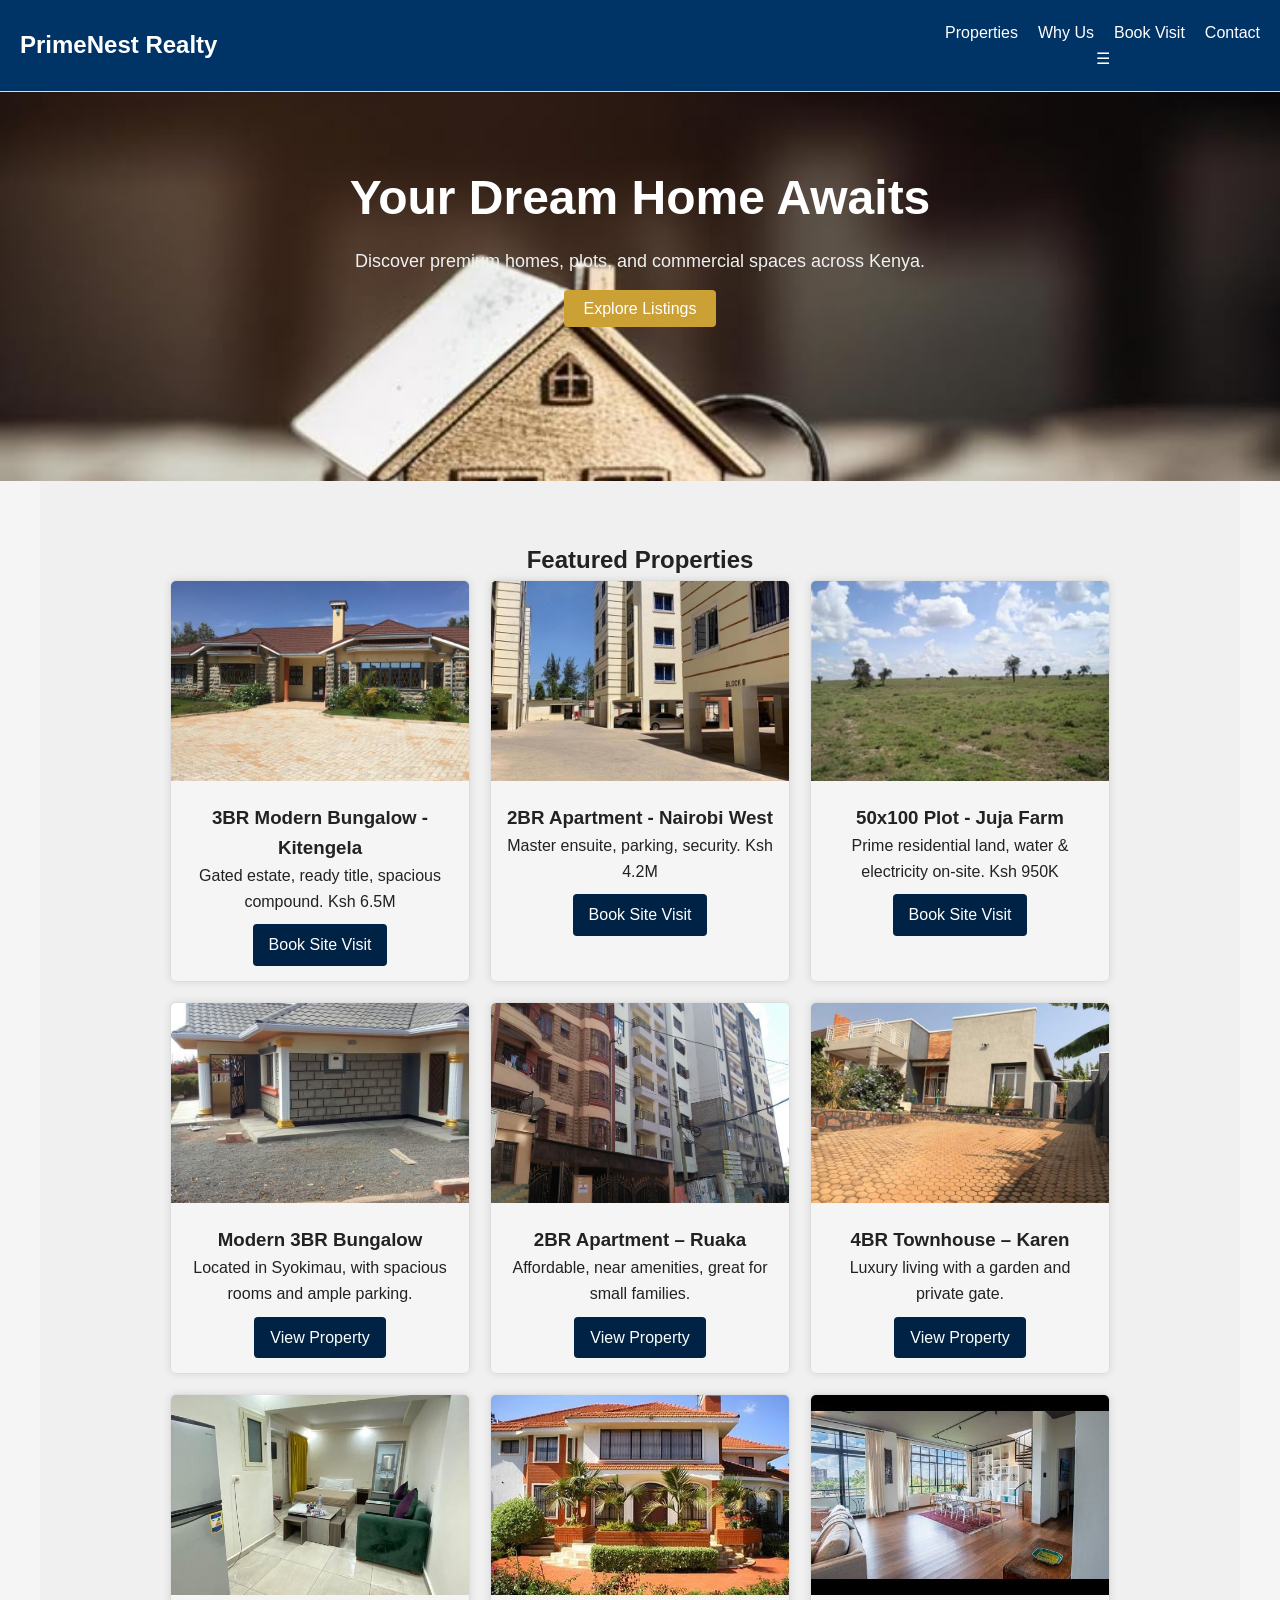
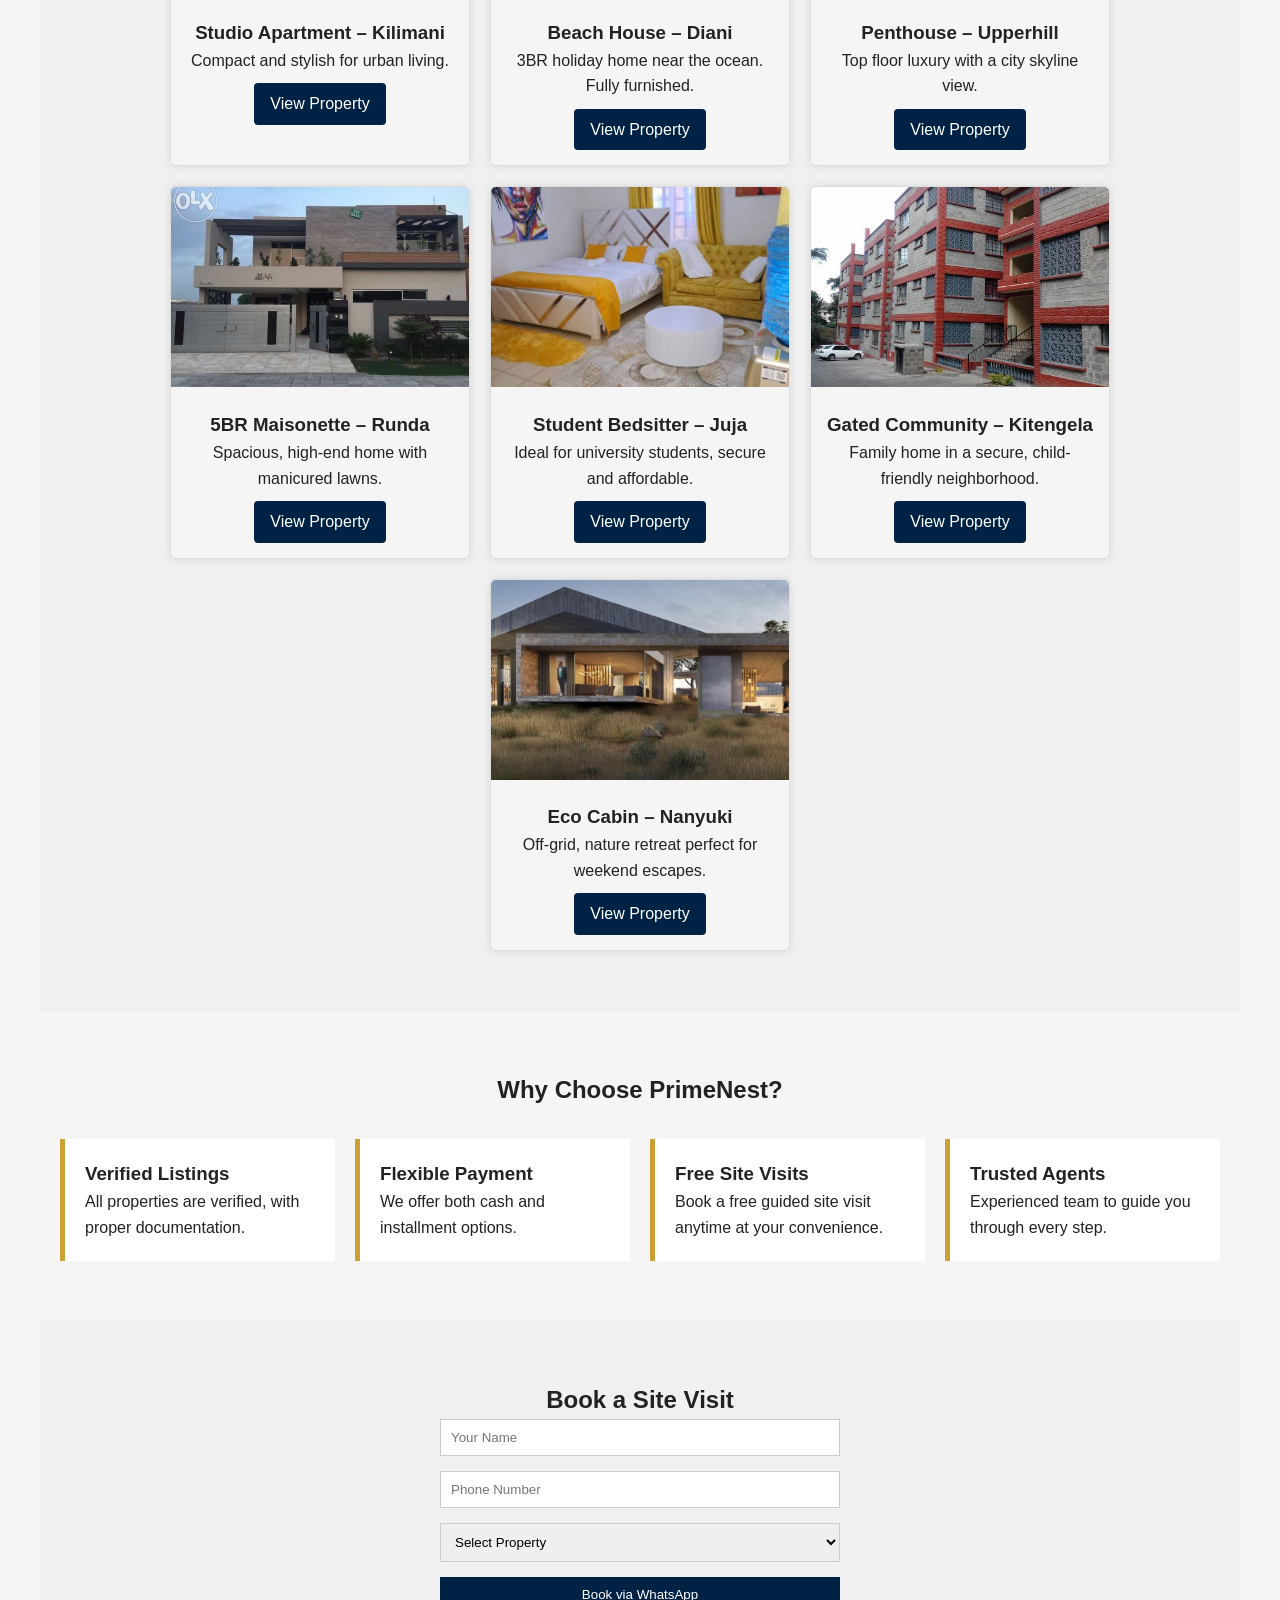
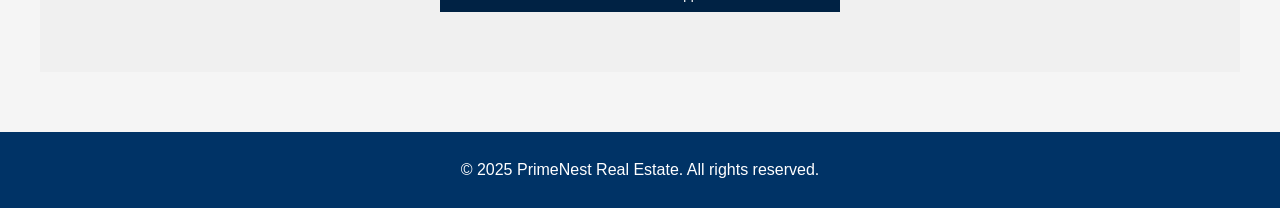
==== index.html @ 540692e8 "Initial push of real estate website" ====
<!DOCTYPE html>
<html lang="en">
<head>
  <meta charset="UTF-8" />
  <meta name="viewport" content="width=device-width, initial-scale=1.0" />
  <title>PrimeNest Real Estate</title>
  <link rel="stylesheet" href="style.css" />
</head>
<body>

  <!-- Header / Hero -->
  <header class="hero">
    <div class="navbar">
      <h1 class="logo">PrimeNest Realty</h1>
      <nav>
        <ul class="nav-links" id="nav-links">
          <li><a href="#properties">Properties</a></li>
          <li><a href="#why-us">Why Us</a></li>
          <li><a href="#site-visit">Book Visit</a></li>
          <li><a href="#contact">Contact</a></li>
        </ul>
        <div class="hamburger" id="hamburger">&#9776;</div>
      </nav>
    </div>
    <div class="hero-content">
      <h2>Your Dream Home Awaits</h2>
      <p>Discover premium homes, plots, and commercial spaces across Kenya.</p>
      <a href="#properties" class="btn">Explore Listings</a>
    </div>
  </header>





  <!-- Properties Section -->
  <section id="properties" class="section">
    <h2>Featured Properties</h2>
    <div class="cards">
      <div class="card">
        <img src="images/property1.jpg" alt="Modern Bungalow">
        <div class="card-info">
          <h3>3BR Modern Bungalow - Kitengela</h3>
          <p>Gated estate, ready title, spacious compound. Ksh 6.5M</p>
          <a href="#site-visit" class="btn-sm">Book Site Visit</a>
        </div>
      </div>
      <div class="card">
        <img src="images/property2.jpg" alt="Apartment in Nairobi">
        <div class="card-info">
          <h3>2BR Apartment - Nairobi West</h3>
          <p>Master ensuite, parking, security. Ksh 4.2M</p>
          <a href="#site-visit" class="btn-sm">Book Site Visit</a>
        </div>
      </div>
      <div class="card">
        <img src="images/property3.jpg" alt="Land in Juja">
        <div class="card-info">
          <h3>50x100 Plot - Juja Farm</h3>
          <p>Prime residential land, water & electricity on-site. Ksh 950K</p>
          <a href="#site-visit" class="btn-sm">Book Site Visit</a>
        </div>
      </div>

  

    <!-- Property 1 -->
    <div class="card">
      <img src="images/house1.jpg" alt="Modern Bungalow">
      <div class="card-info">
        <h3>Modern 3BR Bungalow</h3>
        <p>Located in Syokimau, with spacious rooms and ample parking.</p>
        <a href="#" class="btn-sm">View Property</a>
      </div>
    </div>

    <!-- Property 2 -->
    <div class="card">
      <img src="images/house2.jpg" alt="2-bedroom apartment">
      <div class="card-info">
        <h3>2BR Apartment – Ruaka</h3>
        <p>Affordable, near amenities, great for small families.</p>
        <a href="#" class="btn-sm">View Property</a>
      </div>
    </div>

    <!-- Property 3 -->
    <div class="card">
      <img src="images/house3.jpg" alt="Townhouse in Karen">
      <div class="card-info">
        <h3>4BR Townhouse – Karen</h3>
        <p>Luxury living with a garden and private gate.</p>
        <a href="#" class="btn-sm">View Property</a>
      </div>
    </div>

    <!-- Property 4 -->
    <div class="card">
      <img src="images/house4.jpg" alt="Studio apartment">
      <div class="card-info">
        <h3>Studio Apartment – Kilimani</h3>
        <p>Compact and stylish for urban living.</p>
        <a href="#" class="btn-sm">View Property</a>
      </div>
    </div>

    <!-- Property 5 -->
    <div class="card">
      <img src="images/house5.jpg" alt="Beach House in Diani">
      <div class="card-info">
        <h3>Beach House – Diani</h3>
        <p>3BR holiday home near the ocean. Fully furnished.</p>
        <a href="#" class="btn-sm">View Property</a>
      </div>
    </div>

    <!-- Property 6 -->
    <div class="card">
      <img src="images/house6.jpg" alt="Penthouse in Nairobi">
      <div class="card-info">
        <h3>Penthouse – Upperhill</h3>
        <p>Top floor luxury with a city skyline view.</p>
        <a href="#" class="btn-sm">View Property</a>
      </div>
    </div>

    <!-- Property 7 -->
    <div class="card">
      <img src="images/house7.jpg" alt="Maisonette">
      <div class="card-info">
        <h3>5BR Maisonette – Runda</h3>
        <p>Spacious, high-end home with manicured lawns.</p>
        <a href="#" class="btn-sm">View Property</a>
      </div>
    </div>

    <!-- Property 8 -->
    <div class="card">
      <img src="images/house8.jpg" alt="Student Bedsitter">
      <div class="card-info">
        <h3>Student Bedsitter – Juja</h3>
        <p>Ideal for university students, secure and affordable.</p>
        <a href="#" class="btn-sm">View Property</a>
      </div>
    </div>

    <!-- Property 9 -->
    <div class="card">
      <img src="images/house9.jpg" alt="Gated community home">
      <div class="card-info">
        <h3>Gated Community – Kitengela</h3>
        <p>Family home in a secure, child-friendly neighborhood.</p>
        <a href="#" class="btn-sm">View Property</a>
      </div>
    </div>

    <!-- Property 10 -->
    <div class="card">
      <img src="images/house10.jpg" alt="Off-grid cabin">
      <div class="card-info">
        <h3>Eco Cabin – Nanyuki</h3>
        <p>Off-grid, nature retreat perfect for weekend escapes.</p>
        <a href="#" class="btn-sm">View Property</a>
      </div>
    </div>

  </div>
</section>




<!-- Why Choose Us -->
  <section id="why-us" class="section light">
    <h2>Why Choose PrimeNest?</h2>
    <div class="features">
      <div class="feature">
        <h3>Verified Listings</h3>
        <p>All properties are verified, with proper documentation.</p>
      </div>
      <div class="feature">
        <h3>Flexible Payment</h3>
        <p>We offer both cash and installment options.</p>
      </div>
      <div class="feature">
        <h3>Free Site Visits</h3>
        <p>Book a free guided site visit anytime at your convenience.</p>
      </div>
      <div class="feature">
        <h3>Trusted Agents</h3>
        <p>Experienced team to guide you through every step.</p>
      </div>




    </div>
  </section>

 <!-- Site Visit Booking -->
<section id="site-visit" class="section">
  <h2>Book a Site Visit</h2>
  <form action="https://wa.me/254712345678" target="_blank" class="visit-form">
    <input type="text" placeholder="Your Name" required>
    <input type="tel" placeholder="Phone Number" required>

    <select required>
      <option value="">Select Property</option>
      <option>3BR Bungalow - Kitengela</option>
      <option>2BR Apartment - Nairobi West</option>
      <option>50x100 Plot - Juja</option>
      <option>4BR Maisonette - Ruiru</option>
      <option>1BR Studio Apartment - Kilimani</option>
      <option>5BR Villa - Karen</option>
      <option>Serviced Apartments - Westlands</option>
      <option>Commercial Space - Thika Road</option>
      <option>Vacant Land - Nanyuki</option>
      <option>Townhouse - Syokimau</option>
      <option>2BR Flat - Donholm</option>
      <option>Luxury Apartment - Lavington</option>
    </select>

    <button type="submit">Book via WhatsApp</button>
  </form>
</section>


 
<footer class="footer">
  <p>&copy; 2025 PrimeNest Real Estate. All rights reserved.</p>
</footer>



</body>
</html>



 <script>
    const hamburger = document.getElementById('hamburger');
    const navLinks = document.getElementById('nav-links');

    hamburger.addEventListener('click', () => {
      navLinks.classList.toggle('active');
    });
  </script>
---- style.css ----
* {
  margin: 0;
  padding: 0;
  box-sizing: border-box;
}

body {
  font-family: 'Segoe UI', sans-serif;
  line-height: 1.6;
  background-color: #fff;
  color: #222222;
}

/* Hero Section */
.hero {
  background: url('images/realestate-hero.jpg') center/cover no-repeat;
  color: white;
  text-align: center;
  padding: 160px 20px;
  position: relative;
}

/* Navigation Bar */
.navbar {
  display: flex;
  justify-content: space-between;
  align-items: center;
  background-color: rgba(0, 34, 68, 0.85); /* Navy with opacity */
  padding: 10px 20px;
  position: absolute;
  top: 0;
  left: 0;
  right: 0;
}

.logo {
  font-size: 28px;
  font-weight: bold;
  color: #cba135; /* Gold */
}

.navbar ul {
  list-style: none;
  display: flex;
  gap: 20px;
}

.navbar a {
  color: white;
  text-decoration: none;
  transition: color 0.3s;
}

.navbar a:hover {
  color: #cba135; /* Gold hover */
}

/* Hero Content */
.hero-content h2 {
  font-size: 48px;
  margin-bottom: 10px;
  color: #fff;
}

.hero-content p {
  font-size: 18px;
  margin-bottom: 20px;
  color: #f0f0f0;
}

/* Primary Button */
.btn {
  background: #cba135;
  color: white;
  padding: 10px 20px;
  text-decoration: none;
  border-radius: 4px;
  transition: background 0.3s;
}

.btn:hover {
  background: #b5892f;
}

/* Section Styles */
.section {
  padding: 60px 20px;
  max-width: 1200px;
  margin: auto;
  text-align: center;
}

/* Property Cards */
.cards {
  display: flex;
  flex-wrap: wrap;
  gap: 20px;
  justify-content: center;
}

.card {
  background: #f5f5f5;
  border: 1px solid #ddd;
  width: 300px;
  border-radius: 6px;
  overflow: hidden;
  box-shadow: 0 0 8px rgba(0,0,0,0.1);
}

.card img {
  width: 100%;
  height: 200px;
  object-fit: cover;
}

.card-info {
  padding: 15px;
}

/* Small Button */
.btn-sm {
  display: inline-block;
  margin-top: 10px;
  background: #002244; /* Navy */
  color: white;
  padding: 8px 16px;
  border-radius: 4px;
  text-decoration: none;
}

.btn-sm:hover {
  background: #00172e;
}

/* Alternate Background */
.light {
  background: #f5f5f5;
}

/* Features Section */
.features {
  display: grid;
  grid-template-columns: repeat(auto-fit, minmax(250px, 1fr));
  gap: 20px;
  text-align: left;
  margin-top: 30px;
}

.feature {
  background: white;
  padding: 20px;
  border-left: 5px solid #cba135;
}

/* Visit Booking Form */
.visit-form {
  max-width: 400px;
  margin: auto;
  display: flex;
  flex-direction: column;
  gap: 15px;
}

.visit-form input, 
.visit-form select {
  padding: 10px;
  border: 1px solid #ccc;
}

.visit-form button {
  padding: 10px;
  background: #002244;
  color: white;
  border: none;
  cursor: pointer;
}

.visit-form button:hover {
  background: #00172e;
}

/* Footer */
.footer {
  background: #002244;
  color: white;
  text-align: center;
  padding: 40px 20px;
}

/* Responsive Design */
@media (max-width: 768px) {
  .cards {
    flex-direction: column;
    align-items: center;
  }

  .navbar ul {
    flex-direction: column;
    background-color: #002244cc;
    position: absolute;
    top: 60px;
    left: 0;
    right: 0;
    display: none;
  }

  .navbar:hover ul {
    display: flex;
  }
}






/* Reset & Base Styles */
* {
  margin: 0;
  padding: 0;
  box-sizing: border-box;
}

body {
  font-family: 'Segoe UI', sans-serif;
  line-height: 1.6;
  background-color: #f5f5f5; /* Changed from white to soft gray */
  color: #222222;
}

/* Navbar */
.navbar {
  background: #ffffff; /* Clean white navbar */
  padding: 20px;
  border-bottom: 1px solid #ddd;
}

/* Section Backgrounds */
section {
  padding: 60px 20px;
}

#hero {
  background: #ffffff; /* White hero section */
}

#properties {
  background: #f0f0f0; /* Light gray background */
}

#about {
  background: #ffffff;
}

#site-visit {
  background: #f0f0f0;
}

#contact {
  background: #ffffff;
}


/* Basic Reset */
* {
  margin: 0;
  padding: 0;
  box-sizing: border-box;
}

body {
  font-family: 'Segoe UI', sans-serif;
  background-color: #f5f5f5;
  color: #222;
}

/* Navbar */
.navbar {
  background-color: #003366; /* Deep blue */
  color: white;
  padding: 20px;
  display: flex;
  justify-content: space-between;
  align-items: center;
  flex-wrap: wrap;
}

.logo {
  color: white;
  font-size: 24px;
}

/* Navigat



/* Footer Section */
.footer {
  background-color: #003366; /* deep blue */
  color: #ffffff;
  text-align: center;
  padding: 40px 20px;
  margin-top: 60px;
}

.footer h2 {
  font-size: 24px;
  margin-bottom: 10px;
}

.footer p {
  font-size: 16px;
  margin: 5px 0;
}

@media (max-width: 768px) {
  .footer {
    padding: 30px 10px;
  }

  .footer h2 {
    font-size: 20px;
  }

  .footer p {
    font-size: 14px;
  }
}




.footer {
  background-color: #003366;
  color: #ffffff;
  text-align: center;
  padding: 20px 10px;
  font-size: 14px;
}
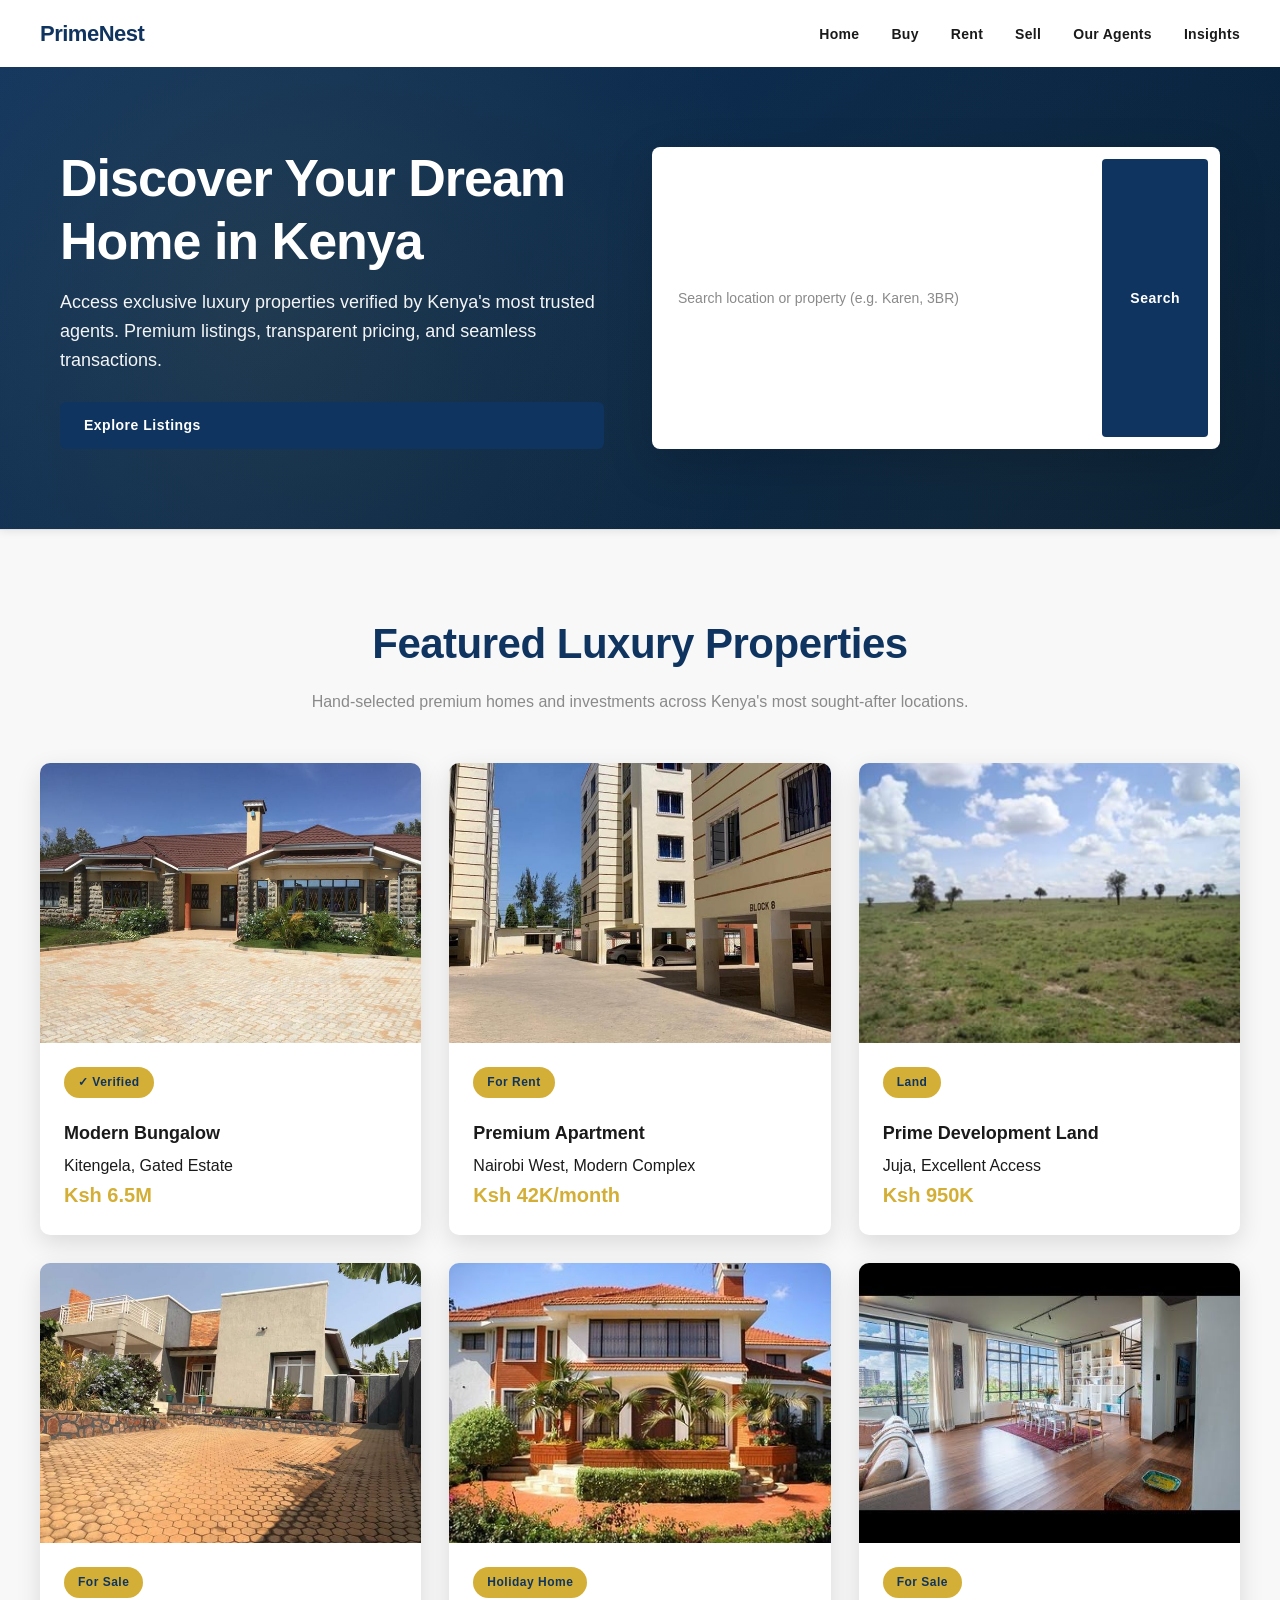
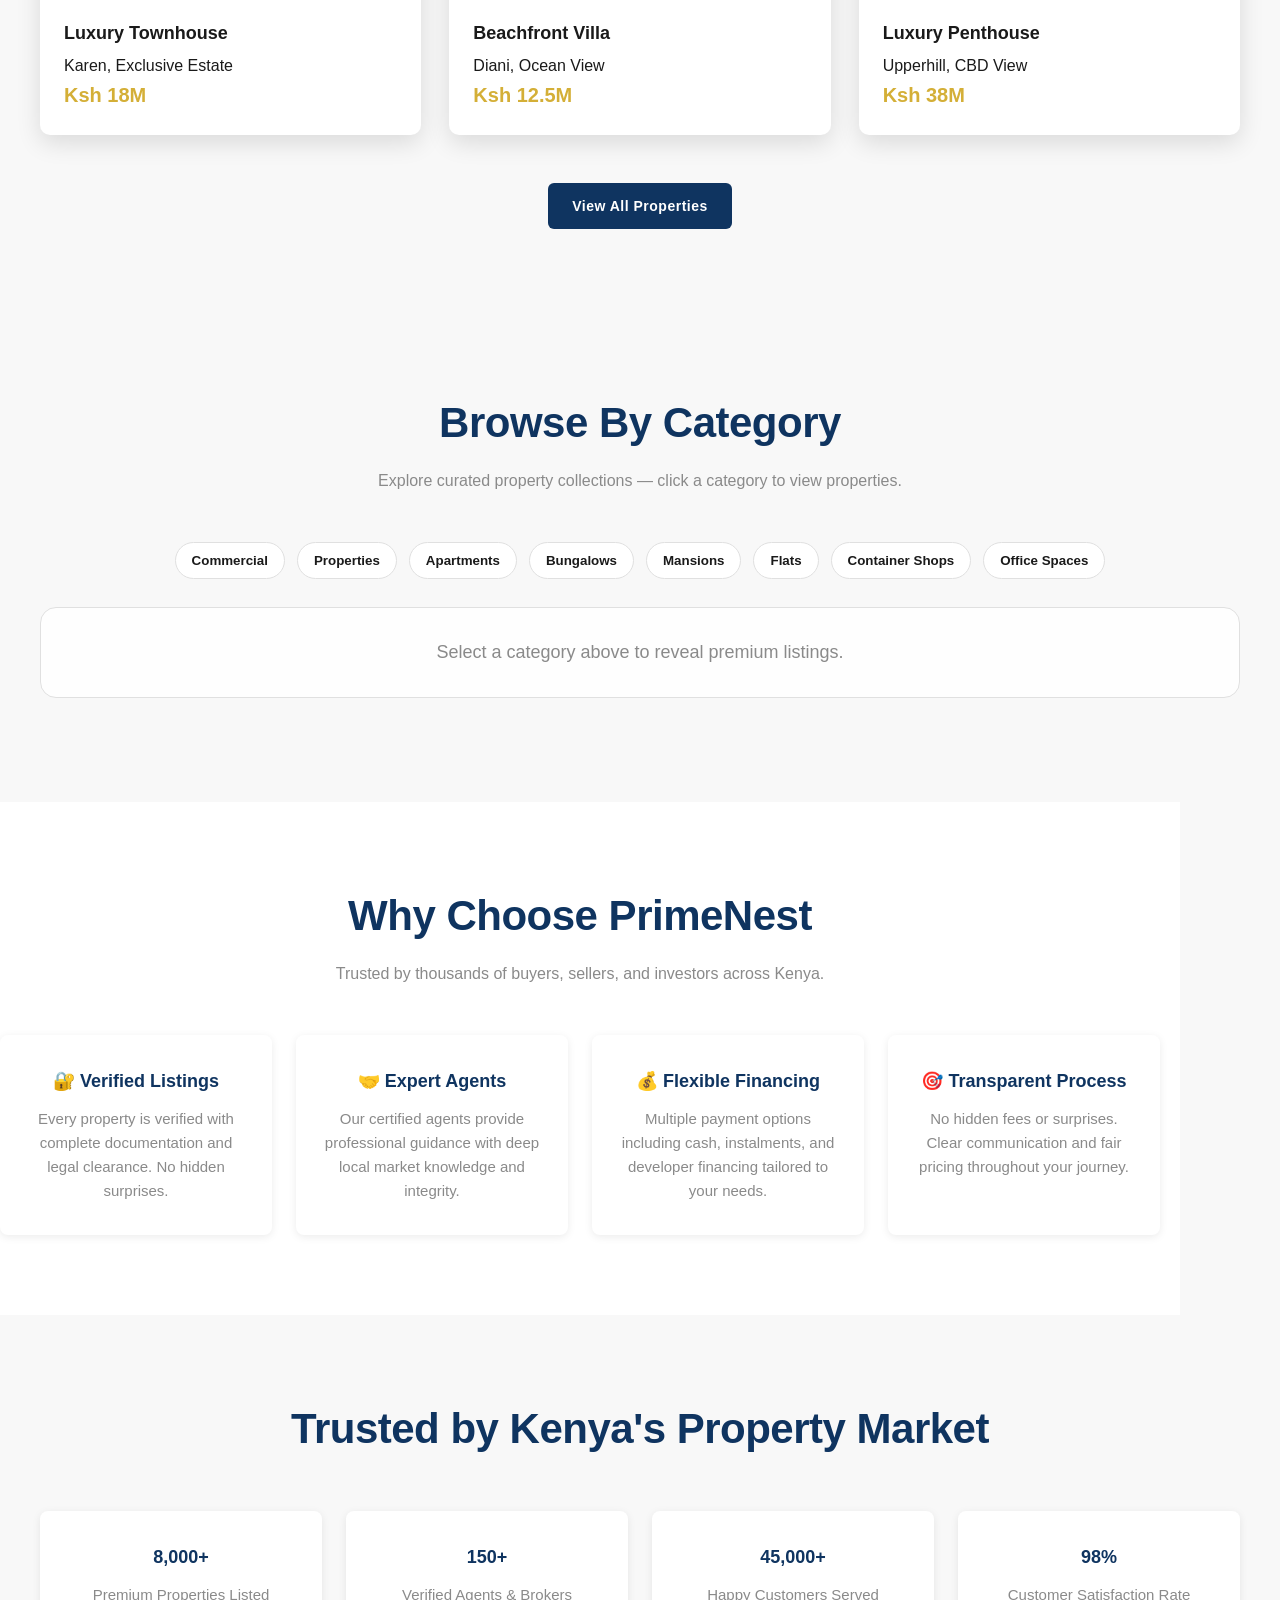
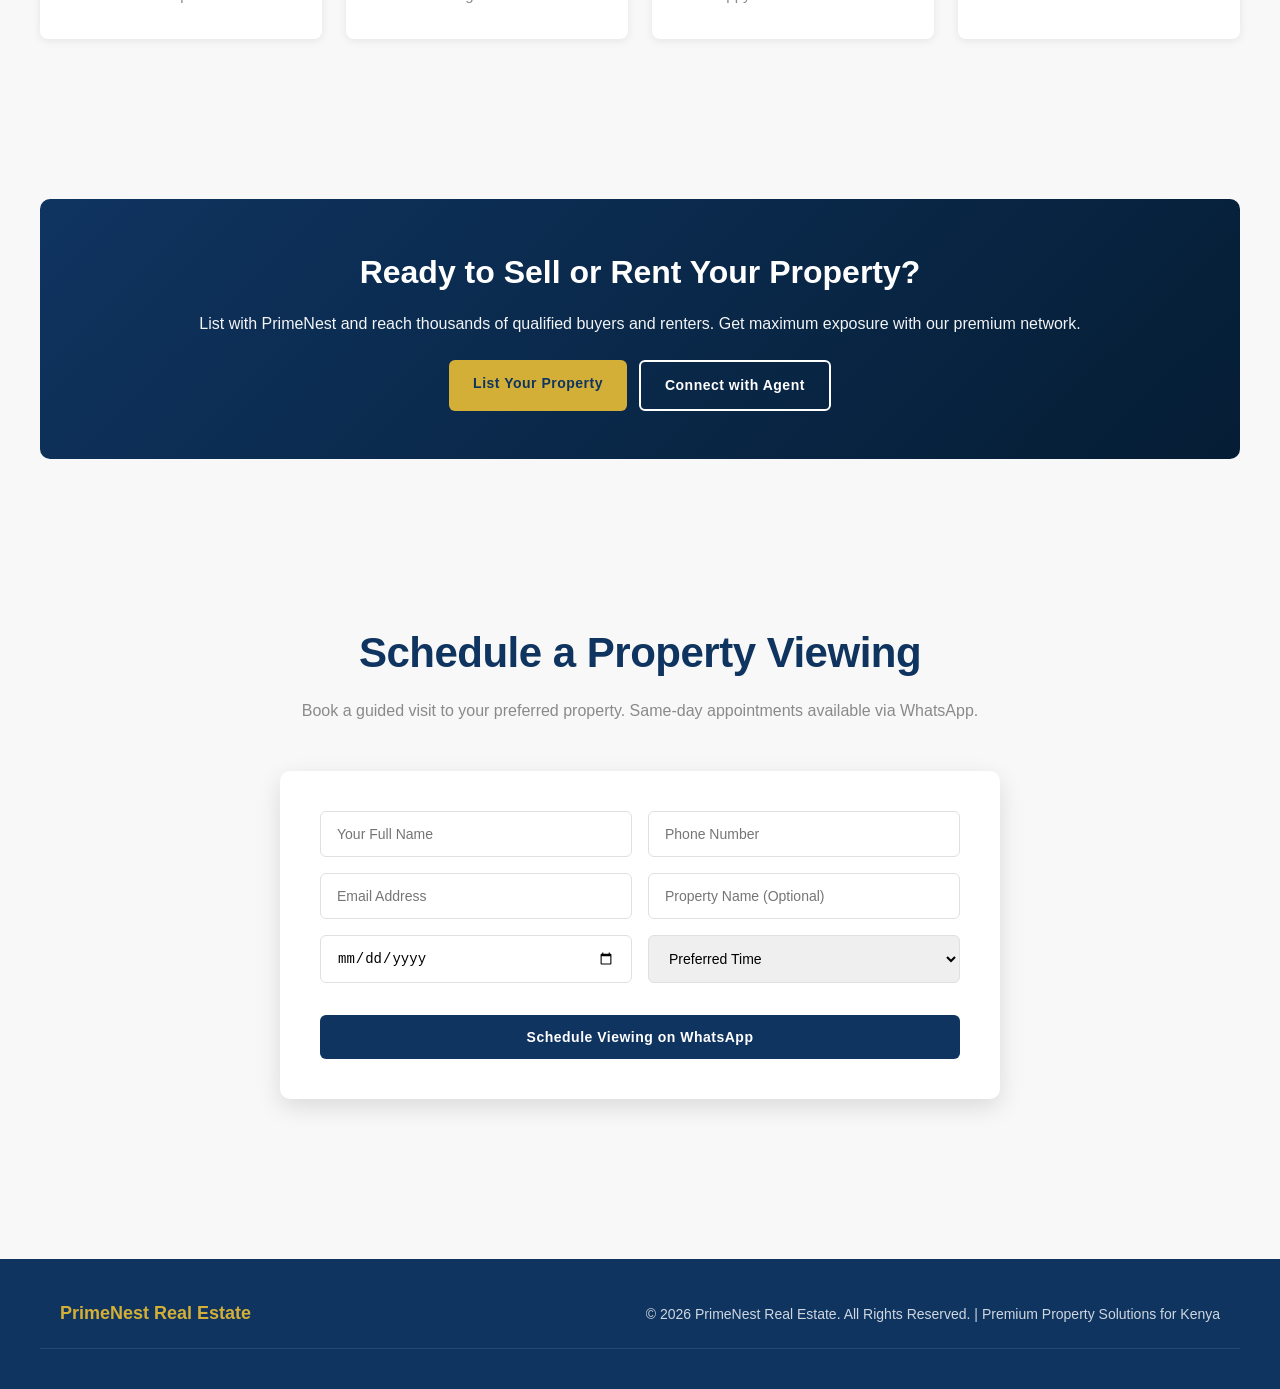
==== commit 139feadc: "update in the website" ====
--- a/index.html
+++ b/index.html
@@ -1,247 +1,250 @@
 <!DOCTYPE html>
 <html lang="en">
 <head>
-  <meta charset="UTF-8" />
-  <meta name="viewport" content="width=device-width, initial-scale=1.0" />
-  <title>PrimeNest Real Estate</title>
+  <meta charset="utf-8" />
+  <meta name="viewport" content="width=device-width, initial-scale=1" />
+  <title>PrimeNest Real Estate - Premium Properties in Kenya</title>
   <link rel="stylesheet" href="style.css" />
 </head>
 <body>
-
-  <!-- Header / Hero -->
-  <header class="hero">
-    <div class="navbar">
-      <h1 class="logo">PrimeNest Realty</h1>
-      <nav>
-        <ul class="nav-links" id="nav-links">
-          <li><a href="#properties">Properties</a></li>
-          <li><a href="#why-us">Why Us</a></li>
-          <li><a href="#site-visit">Book Visit</a></li>
-          <li><a href="#contact">Contact</a></li>
+  <!-- HEADER -->
+  <header class="site-header">
+    <div class="container header-inner">
+      <a class="brand" href="/">PrimeNest</a>
+      <nav class="main-nav" id="main-nav">
+        <ul>
+          <li><a href="index.html" class="active">Home</a></li>
+          <li><a href="search.html?status=buy">Buy</a></li>
+          <li><a href="search.html?status=rent">Rent</a></li>
+          <li><a href="#">Sell</a></li>
+          <li><a href="agents.html">Our Agents</a></li>
+          <li><a href="blog.html">Insights</a></li>
         </ul>
-        <div class="hamburger" id="hamburger">&#9776;</div>
       </nav>
+      <!-- header-actions removed per request -->
+      <button class="nav-toggle" id="nav-toggle" aria-label="Toggle navigation">☰</button>
     </div>
-    <div class="hero-content">
-      <h2>Your Dream Home Awaits</h2>
-      <p>Discover premium homes, plots, and commercial spaces across Kenya.</p>
-      <a href="#properties" class="btn">Explore Listings</a>
+
+    <!-- HERO SECTION -->
+    <div class="hero">
+      <div class="hero-inner container">
+        <div class="hero-copy">
+          <h1>Discover Your Dream Home in Kenya</h1>
+          <p>Access exclusive luxury properties verified by Kenya's most trusted agents. Premium listings, transparent pricing, and seamless transactions.</p>
+          <a href="#featured" class="btn primary">Explore Listings</a>
+        </div>
+        <form class="search-form" action="search.html" method="get">
+          <input type="text" name="q" placeholder="Search location or property (e.g. Karen, 3BR)" aria-label="Search" />
+          <button class="btn primary" type="submit">Search</button>
+        </form>
+      </div>
     </div>
   </header>
 
-
-
-
-
-  <!-- Properties Section -->
-  <section id="properties" class="section">
-    <h2>Featured Properties</h2>
-    <div class="cards">
-      <div class="card">
-        <img src="images/property1.jpg" alt="Modern Bungalow">
-        <div class="card-info">
-          <h3>3BR Modern Bungalow - Kitengela</h3>
-          <p>Gated estate, ready title, spacious compound. Ksh 6.5M</p>
-          <a href="#site-visit" class="btn-sm">Book Site Visit</a>
-        </div>
-      </div>
-      <div class="card">
-        <img src="images/property2.jpg" alt="Apartment in Nairobi">
-        <div class="card-info">
-          <h3>2BR Apartment - Nairobi West</h3>
-          <p>Master ensuite, parking, security. Ksh 4.2M</p>
-          <a href="#site-visit" class="btn-sm">Book Site Visit</a>
-        </div>
-      </div>
-      <div class="card">
-        <img src="images/property3.jpg" alt="Land in Juja">
-        <div class="card-info">
-          <h3>50x100 Plot - Juja Farm</h3>
-          <p>Prime residential land, water & electricity on-site. Ksh 950K</p>
-          <a href="#site-visit" class="btn-sm">Book Site Visit</a>
-        </div>
-      </div>
-
-  
-
-    <!-- Property 1 -->
-    <div class="card">
-      <img src="images/house1.jpg" alt="Modern Bungalow">
-      <div class="card-info">
-        <h3>Modern 3BR Bungalow</h3>
-        <p>Located in Syokimau, with spacious rooms and ample parking.</p>
-        <a href="#" class="btn-sm">View Property</a>
-      </div>
+  <main>
+    <!-- FEATURED PROPERTIES -->
+    <section id="featured" class="container section">
+      <div class="section-head">
+        <h2>Featured Luxury Properties</h2>
+        <p class="muted">Hand-selected premium homes and investments across Kenya's most sought-after locations.</p>
+      </div>
+
+      <div class="properties-grid">
+        <article class="property-card">
+          <a href="property1.html" class="property-link">
+            <img src="images/property1.jpg" alt="3BR Modern Bungalow - Kitengela" />
+            <div class="property-meta">
+              <span class="tag">✓ Verified</span>
+              <h3>Modern Bungalow</h3>
+              <p>Kitengela, Gated Estate</p>
+              <p class="price">Ksh 6.5M</p>
+            </div>
+          </a>
+        </article>
+
+        <article class="property-card">
+          <a href="#" class="property-link">
+            <img src="images/property2.jpg" alt="2BR Premium Apartment - Nairobi West" />
+            <div class="property-meta">
+              <span class="tag">For Rent</span>
+              <h3>Premium Apartment</h3>
+              <p>Nairobi West, Modern Complex</p>
+              <p class="price">Ksh 42K/month</p>
+            </div>
+          </a>
+        </article>
+
+        <article class="property-card">
+          <a href="#" class="property-link">
+            <img src="images/property3.jpg" alt="50x100 Prime Plot - Juja" />
+            <div class="property-meta">
+              <span class="tag">Land</span>
+              <h3>Prime Development Land</h3>
+              <p>Juja, Excellent Access</p>
+              <p class="price">Ksh 950K</p>
+            </div>
+          </a>
+        </article>
+
+        <article class="property-card">
+          <a href="#" class="property-link">
+            <img src="images/house3.jpg" alt="4BR Luxury Townhouse - Karen" />
+            <div class="property-meta">
+              <span class="tag">For Sale</span>
+              <h3>Luxury Townhouse</h3>
+              <p>Karen, Exclusive Estate</p>
+              <p class="price">Ksh 18M</p>
+            </div>
+          </a>
+        </article>
+
+        <article class="property-card">
+          <a href="#" class="property-link">
+            <img src="images/house5.jpg" alt="Beach House - Diani" />
+            <div class="property-meta">
+              <span class="tag">Holiday Home</span>
+              <h3>Beachfront Villa</h3>
+              <p>Diani, Ocean View</p>
+              <p class="price">Ksh 12.5M</p>
+            </div>
+          </a>
+        </article>
+
+        <article class="property-card">
+          <a href="#" class="property-link">
+            <img src="images/house6.jpg" alt="Penthouse - Upperhill" />
+            <div class="property-meta">
+              <span class="tag">For Sale</span>
+              <h3>Luxury Penthouse</h3>
+              <p>Upperhill, CBD View</p>
+              <p class="price">Ksh 38M</p>
+            </div>
+          </a>
+        </article>
+      </div>
+
+      <div style="text-align: center; margin-top: 48px;">
+        <a href="search.html" class="btn primary">View All Properties</a>
+      </div>
+    </section>
+
+    <!-- CATEGORIES SECTION -->
+    <section id="categories" class="container section">
+      <div class="section-head">
+        <h2>Browse By Category</h2>
+        <p class="muted">Explore curated property collections — click a category to view properties.</p>
+      </div>
+
+      <div class="category-tabs" role="tablist" aria-label="Property categories">
+        <!-- tabs populated by JS -->
+      </div>
+
+      <div id="category-display" class="category-display">
+        <div id="category-message" class="category-message">Select a category above to reveal premium listings.</div>
+        <div id="category-grid" class="properties-grid" aria-live="polite"></div>
+      </div>
+    </section>
+
+    <!-- WHY PRIMENEST -->
+    <section id="why-us" class="section container" style="background: white; margin: 0 -20px; padding: 80px 20px;">
+      <div class="section-head">
+        <h2>Why Choose PrimeNest</h2>
+        <p class="muted">Trusted by thousands of buyers, sellers, and investors across Kenya.</p>
+      </div>
+      <div class="features-grid">
+        <div class="feature">
+          <h4>🔐 Verified Listings</h4>
+          <p>Every property is verified with complete documentation and legal clearance. No hidden surprises.</p>
+        </div>
+        <div class="feature">
+          <h4>🤝 Expert Agents</h4>
+          <p>Our certified agents provide professional guidance with deep local market knowledge and integrity.</p>
+        </div>
+        <div class="feature">
+          <h4>💰 Flexible Financing</h4>
+          <p>Multiple payment options including cash, instalments, and developer financing tailored to your needs.</p>
+        </div>
+        <div class="feature">
+          <h4>🎯 Transparent Process</h4>
+          <p>No hidden fees or surprises. Clear communication and fair pricing throughout your journey.</p>
+        </div>
+      </div>
+    </section>
+
+    <!-- STATISTICS -->
+    <section class="section container">
+      <div class="section-head">
+        <h2>Trusted by Kenya's Property Market</h2>
+      </div>
+      <div class="features-grid">
+        <div class="feature">
+          <h4>8,000+</h4>
+          <p>Premium Properties Listed</p>
+        </div>
+        <div class="feature">
+          <h4>150+</h4>
+          <p>Verified Agents & Brokers</p>
+        </div>
+        <div class="feature">
+          <h4>45,000+</h4>
+          <p>Happy Customers Served</p>
+        </div>
+        <div class="feature">
+          <h4>98%</h4>
+          <p>Customer Satisfaction Rate</p>
+        </div>
+      </div>
+    </section>
+
+    <!-- CALL TO ACTION - LIST PROPERTY -->
+    <section class="section container">
+      <div style="text-align: center; padding: 48px 40px; background: linear-gradient(135deg, var(--primary) 0%, var(--primary-dark) 100%); border-radius: 10px; color: white;">
+        <h3 style="font-size: 32px; margin-bottom: 12px; color: white;">Ready to Sell or Rent Your Property?</h3>
+        <p style="font-size: 16px; opacity: 0.95; margin-bottom: 24px;">List with PrimeNest and reach thousands of qualified buyers and renters. Get maximum exposure with our premium network.</p>
+        <div style="display: flex; gap: 12px; justify-content: center;">
+          <a class="btn primary" href="#" style="background: var(--accent); color: var(--primary);">List Your Property</a>
+          <a class="btn" href="agents.html" style="background: transparent; border: 2px solid white; color: white;">Connect with Agent</a>
+        </div>
+      </div>
+    </section>
+
+    <!-- BOOK SITE VISIT -->
+    <section id="site-visit" class="section container">
+      <div class="section-head">
+        <h2>Schedule a Property Viewing</h2>
+        <p class="muted">Book a guided visit to your preferred property. Same-day appointments available via WhatsApp.</p>
+      </div>
+      <form action="https://wa.me/254712345678" target="_blank" class="visit-form">
+        <div class="form-row">
+          <input type="text" name="name" placeholder="Your Full Name" required />
+          <input type="tel" name="phone" placeholder="Phone Number" required />
+        </div>
+        <div class="form-row">
+          <input type="email" name="email" placeholder="Email Address" required />
+          <input type="text" name="property" placeholder="Property Name (Optional)" />
+        </div>
+        <div class="form-row">
+          <input type="date" name="date" placeholder="Preferred Viewing Date" required />
+          <select name="time" required style="flex: 1;">
+            <option value="">Preferred Time</option>
+            <option value="morning">Morning (8 AM - 12 PM)</option>
+            <option value="afternoon">Afternoon (12 PM - 4 PM)</option>
+            <option value="evening">Evening (4 PM - 6 PM)</option>
+          </select>
+        </div>
+        <button type="submit" class="btn primary">Schedule Viewing on WhatsApp</button>
+      </form>
+    </section>
+  </main>
+
+  <!-- FOOTER -->
+  <footer class="site-footer">
+    <div class="container footer-inner">
+      <div class="footer-brand">PrimeNest Real Estate</div>
+      <div class="footer-copy">&copy; 2026 PrimeNest Real Estate. All Rights Reserved. | Premium Property Solutions for Kenya</div>
     </div>
-
-    <!-- Property 2 -->
-    <div class="card">
-      <img src="images/house2.jpg" alt="2-bedroom apartment">
-      <div class="card-info">
-        <h3>2BR Apartment – Ruaka</h3>
-        <p>Affordable, near amenities, great for small families.</p>
-        <a href="#" class="btn-sm">View Property</a>
-      </div>
-    </div>
-
-    <!-- Property 3 -->
-    <div class="card">
-      <img src="images/house3.jpg" alt="Townhouse in Karen">
-      <div class="card-info">
-        <h3>4BR Townhouse – Karen</h3>
-        <p>Luxury living with a garden and private gate.</p>
-        <a href="#" class="btn-sm">View Property</a>
-      </div>
-    </div>
-
-    <!-- Property 4 -->
-    <div class="card">
-      <img src="images/house4.jpg" alt="Studio apartment">
-      <div class="card-info">
-        <h3>Studio Apartment – Kilimani</h3>
-        <p>Compact and stylish for urban living.</p>
-        <a href="#" class="btn-sm">View Property</a>
-      </div>
-    </div>
-
-    <!-- Property 5 -->
-    <div class="card">
-      <img src="images/house5.jpg" alt="Beach House in Diani">
-      <div class="card-info">
-        <h3>Beach House – Diani</h3>
-        <p>3BR holiday home near the ocean. Fully furnished.</p>
-        <a href="#" class="btn-sm">View Property</a>
-      </div>
-    </div>
-
-    <!-- Property 6 -->
-    <div class="card">
-      <img src="images/house6.jpg" alt="Penthouse in Nairobi">
-      <div class="card-info">
-        <h3>Penthouse – Upperhill</h3>
-        <p>Top floor luxury with a city skyline view.</p>
-        <a href="#" class="btn-sm">View Property</a>
-      </div>
-    </div>
-
-    <!-- Property 7 -->
-    <div class="card">
-      <img src="images/house7.jpg" alt="Maisonette">
-      <div class="card-info">
-        <h3>5BR Maisonette – Runda</h3>
-        <p>Spacious, high-end home with manicured lawns.</p>
-        <a href="#" class="btn-sm">View Property</a>
-      </div>
-    </div>
-
-    <!-- Property 8 -->
-    <div class="card">
-      <img src="images/house8.jpg" alt="Student Bedsitter">
-      <div class="card-info">
-        <h3>Student Bedsitter – Juja</h3>
-        <p>Ideal for university students, secure and affordable.</p>
-        <a href="#" class="btn-sm">View Property</a>
-      </div>
-    </div>
-
-    <!-- Property 9 -->
-    <div class="card">
-      <img src="images/house9.jpg" alt="Gated community home">
-      <div class="card-info">
-        <h3>Gated Community – Kitengela</h3>
-        <p>Family home in a secure, child-friendly neighborhood.</p>
-        <a href="#" class="btn-sm">View Property</a>
-      </div>
-    </div>
-
-    <!-- Property 10 -->
-    <div class="card">
-      <img src="images/house10.jpg" alt="Off-grid cabin">
-      <div class="card-info">
-        <h3>Eco Cabin – Nanyuki</h3>
-        <p>Off-grid, nature retreat perfect for weekend escapes.</p>
-        <a href="#" class="btn-sm">View Property</a>
-      </div>
-    </div>
-
-  </div>
-</section>
-
-
-
-
-<!-- Why Choose Us -->
-  <section id="why-us" class="section light">
-    <h2>Why Choose PrimeNest?</h2>
-    <div class="features">
-      <div class="feature">
-        <h3>Verified Listings</h3>
-        <p>All properties are verified, with proper documentation.</p>
-      </div>
-      <div class="feature">
-        <h3>Flexible Payment</h3>
-        <p>We offer both cash and installment options.</p>
-      </div>
-      <div class="feature">
-        <h3>Free Site Visits</h3>
-        <p>Book a free guided site visit anytime at your convenience.</p>
-      </div>
-      <div class="feature">
-        <h3>Trusted Agents</h3>
-        <p>Experienced team to guide you through every step.</p>
-      </div>
-
-
-
-
-    </div>
-  </section>
-
- <!-- Site Visit Booking -->
-<section id="site-visit" class="section">
-  <h2>Book a Site Visit</h2>
-  <form action="https://wa.me/254712345678" target="_blank" class="visit-form">
-    <input type="text" placeholder="Your Name" required>
-    <input type="tel" placeholder="Phone Number" required>
-
-    <select required>
-      <option value="">Select Property</option>
-      <option>3BR Bungalow - Kitengela</option>
-      <option>2BR Apartment - Nairobi West</option>
-      <option>50x100 Plot - Juja</option>
-      <option>4BR Maisonette - Ruiru</option>
-      <option>1BR Studio Apartment - Kilimani</option>
-      <option>5BR Villa - Karen</option>
-      <option>Serviced Apartments - Westlands</option>
-      <option>Commercial Space - Thika Road</option>
-      <option>Vacant Land - Nanyuki</option>
-      <option>Townhouse - Syokimau</option>
-      <option>2BR Flat - Donholm</option>
-      <option>Luxury Apartment - Lavington</option>
-    </select>
-
-    <button type="submit">Book via WhatsApp</button>
-  </form>
-</section>
-
-
- 
-<footer class="footer">
-  <p>&copy; 2025 PrimeNest Real Estate. All rights reserved.</p>
-</footer>
-
-
-
+  </footer>
+
+  <script src="scripts.js"></script>
 </body>
-</html>
-
-
-
- <script>
-    const hamburger = document.getElementById('hamburger');
-    const navLinks = document.getElementById('nav-links');
-
-    hamburger.addEventListener('click', () => {
-      navLinks.classList.toggle('active');
-    });
-  </script>+</html>
--- a/style.css
+++ b/style.css
@@ -4,336 +4,578 @@
   box-sizing: border-box;
 }
 
+:root {
+  --container-width: 1200px;
+  --primary: #0f3460;
+  --primary-dark: #051d34;
+  --accent: #d4af37;
+  --accent-light: #e8c547;
+  --text-dark: #1a1a1a;
+  --text-light: #4a4a4a;
+  --text-muted: #8a8a8a;
+  --bg-light: #f8f8f8;
+  --bg-white: #ffffff;
+  --border-color: #e0e0e0;
+  --shadow-sm: 0 2px 8px rgba(0, 0, 0, 0.08);
+  --shadow-md: 0 8px 24px rgba(0, 0, 0, 0.12);
+  --shadow-lg: 0 16px 48px rgba(0, 0, 0, 0.15);
+}
+
+html, body {
+  height: 100%;
+}
+
 body {
-  font-family: 'Segoe UI', sans-serif;
+  font-family: 'Segoe UI', 'Helvetica Neue', Arial, sans-serif;
+  color: var(--text-dark);
+  background-color: var(--bg-light);
   line-height: 1.6;
-  background-color: #fff;
-  color: #222222;
-}
-
-/* Hero Section */
+  -webkit-font-smoothing: antialiased;
+  -moz-osx-font-smoothing: grayscale;
+}
+.container {
+  max-width: var(--container-width);
+  margin: 0 auto;
+  padding: 0 20px;
+}
+
+/* ==================== HEADER & NAVIGATION ==================== */
+.site-header {
+  background: var(--bg-white);
+  border-bottom: 1px solid var(--border-color);
+  position: sticky;
+  top: 0;
+  z-index: 1000;
+  box-shadow: var(--shadow-sm);
+  transition: all 0.3s ease;
+}
+
+.header-inner {
+  display: flex;
+  align-items: center;
+  justify-content: space-between;
+  padding: 16px 0;
+}
+
+.brand {
+  font-weight: 700;
+  font-size: 22px;
+  color: var(--primary);
+  text-decoration: none;
+  letter-spacing: -0.5px;
+  transition: color 0.3s ease;
+}
+
+.brand:hover {
+  color: var(--accent);
+}
+
+.main-nav ul {
+  display: flex;
+  gap: 32px;
+  list-style: none;
+}
+
+.main-nav a {
+  color: var(--text-dark);
+  text-decoration: none;
+  font-weight: 600;
+  font-size: 14px;
+  letter-spacing: 0.3px;
+  transition: color 0.3s ease;
+  position: relative;
+}
+
+.main-nav a:hover,
+.main-nav a.active {
+  color: var(--accent);
+}
+
+.main-nav a::after {
+  content: '';
+  position: absolute;
+  bottom: -5px;
+  left: 0;
+  width: 0;
+  height: 2px;
+  background: var(--accent);
+  transition: width 0.3s ease;
+}
+
+.main-nav a:hover::after,
+.main-nav a.active::after {
+  width: 100%;
+}
+
+.header-actions {
+  display: flex;
+  gap: 12px;
+  align-items: center;
+}
+
+.btn {
+  display: inline-block;
+  padding: 12px 24px;
+  border-radius: 6px;
+  text-decoration: none;
+  font-weight: 600;
+  font-size: 14px;
+  cursor: pointer;
+  border: none;
+  transition: all 0.3s ease;
+  letter-spacing: 0.5px;
+}
+
+.btn {
+  background: var(--bg-light);
+  color: var(--text-dark);
+  border: 1px solid var(--border-color);
+}
+
+.btn:hover {
+  background: var(--border-color);
+  color: var(--text-dark);
+}
+
+.btn.primary {
+  background: var(--primary);
+  color: var(--bg-white);
+  border: none;
+}
+
+.btn.primary:hover {
+  background: var(--accent);
+  color: var(--primary);
+  box-shadow: 0 8px 20px rgba(212, 175, 55, 0.3);
+}
+
+.nav-toggle {
+  display: none;
+  background: transparent;
+  border: none;
+  font-size: 24px;
+  cursor: pointer;
+  color: var(--primary);
+}
+
+/* ==================== HERO SECTION ==================== */
 .hero {
-  background: url('images/realestate-hero.jpg') center/cover no-repeat;
+  background: linear-gradient(135deg, var(--primary) 0%, var(--primary-dark) 100%);
+  padding: 80px 0;
   color: white;
-  text-align: center;
-  padding: 160px 20px;
   position: relative;
-}
-
-/* Navigation Bar */
-.navbar {
-  display: flex;
-  justify-content: space-between;
-  align-items: center;
-  background-color: rgba(0, 34, 68, 0.85); /* Navy with opacity */
-  padding: 10px 20px;
+  overflow: hidden;
+}
+
+.hero::before {
+  content: '';
   position: absolute;
   top: 0;
   left: 0;
   right: 0;
-}
-
-.logo {
-  font-size: 28px;
-  font-weight: bold;
-  color: #cba135; /* Gold */
-}
-
-.navbar ul {
-  list-style: none;
-  display: flex;
-  gap: 20px;
-}
-
-.navbar a {
-  color: white;
-  text-decoration: none;
-  transition: color 0.3s;
-}
-
-.navbar a:hover {
-  color: #cba135; /* Gold hover */
-}
-
-/* Hero Content */
-.hero-content h2 {
-  font-size: 48px;
-  margin-bottom: 10px;
-  color: #fff;
-}
-
-.hero-content p {
+  bottom: 0;
+  background: radial-gradient(circle at 20% 50%, rgba(212, 175, 55, 0.1) 0%, transparent 50%),
+              radial-gradient(circle at 80% 80%, rgba(212, 175, 55, 0.05) 0%, transparent 50%);
+  pointer-events: none;
+}
+
+.hero-inner {
+  display: flex;
+  gap: 48px;
+  align-items: stretch;
+  justify-content: space-between;
+  position: relative;
+  z-index: 1;
+}
+
+.hero-copy {
+  flex: 1;
+  display: flex;
+  flex-direction: column;
+  justify-content: center;
+}
+
+.hero-copy h1 {
+  font-size: 52px;
+  font-weight: 700;
+  margin-bottom: 16px;
+  line-height: 1.2;
+  letter-spacing: -1px;
+}
+
+.hero-copy p {
   font-size: 18px;
-  margin-bottom: 20px;
-  color: #f0f0f0;
-}
-
-/* Primary Button */
-.btn {
-  background: #cba135;
-  color: white;
-  padding: 10px 20px;
-  text-decoration: none;
+  opacity: 0.95;
+  margin-bottom: 28px;
+  font-weight: 400;
+}
+
+.search-form {
+  display: flex;
+  gap: 12px;
+  background: white;
+  padding: 12px;
+  border-radius: 8px;
+  flex: 1;
+  max-width: 600px;
+  box-shadow: var(--shadow-lg);
+}
+
+.search-form input,
+.search-form select {
+  border: none;
+  padding: 12px 14px;
+  flex: 1;
+  font-size: 14px;
   border-radius: 4px;
-  transition: background 0.3s;
-}
-
-.btn:hover {
-  background: #b5892f;
-}
-
-/* Section Styles */
-.section {
-  padding: 60px 20px;
-  max-width: 1200px;
-  margin: auto;
-  text-align: center;
-}
-
-/* Property Cards */
-.cards {
-  display: flex;
-  flex-wrap: wrap;
-  gap: 20px;
-  justify-content: center;
-}
-
-.card {
-  background: #f5f5f5;
-  border: 1px solid #ddd;
-  width: 300px;
-  border-radius: 6px;
-  overflow: hidden;
-  box-shadow: 0 0 8px rgba(0,0,0,0.1);
-}
-
-.card img {
-  width: 100%;
-  height: 200px;
-  object-fit: cover;
-}
-
-.card-info {
-  padding: 15px;
-}
-
-/* Small Button */
-.btn-sm {
-  display: inline-block;
-  margin-top: 10px;
-  background: #002244; /* Navy */
-  color: white;
-  padding: 8px 16px;
-  border-radius: 4px;
-  text-decoration: none;
-}
-
-.btn-sm:hover {
-  background: #00172e;
-}
-
-/* Alternate Background */
-.light {
-  background: #f5f5f5;
-}
-
-/* Features Section */
-.features {
-  display: grid;
-  grid-template-columns: repeat(auto-fit, minmax(250px, 1fr));
-  gap: 20px;
-  text-align: left;
-  margin-top: 30px;
-}
-
-.feature {
+  background: transparent;
+  color: var(--text-dark);
+}
+
+.search-form input::placeholder {
+  color: var(--text-muted);
+}
+
+.search-form select {
   background: white;
-  padding: 20px;
-  border-left: 5px solid #cba135;
-}
-
-/* Visit Booking Form */
-.visit-form {
-  max-width: 400px;
-  margin: auto;
-  display: flex;
-  flex-direction: column;
-  gap: 15px;
-}
-
-.visit-form input, 
-.visit-form select {
-  padding: 10px;
-  border: 1px solid #ccc;
-}
-
-.visit-form button {
-  padding: 10px;
-  background: #002244;
+}
+
+.search-form button {
+  background: var(--primary);
   color: white;
   border: none;
+  padding: 12px 28px;
+  border-radius: 4px;
   cursor: pointer;
+  font-weight: 600;
+  white-space: nowrap;
+  transition: all 0.3s ease;
+}
+
+.search-form button:hover {
+  background: var(--accent);
+  color: var(--primary);
+}
+
+/* ==================== SECTIONS & HEADINGS ==================== */
+.section {
+  padding: 80px 0;
+}
+
+.section-head {
+  text-align: center;
+  margin-bottom: 48px;
+}
+
+.section-head h2 {
+  font-size: 42px;
+  font-weight: 700;
+  color: var(--primary);
+  margin-bottom: 12px;
+  letter-spacing: -0.5px;
+}
+
+.muted {
+  color: var(--text-muted);
+  font-size: 16px;
+  font-weight: 400;
+}
+
+/* ==================== PROPERTY CARDS ==================== */
+.properties-grid {
+  display: grid;
+  grid-template-columns: repeat(3, 1fr);
+  gap: 28px;
+}
+
+.property-card {
+  background: var(--bg-white);
+  border-radius: 10px;
+  overflow: hidden;
+  box-shadow: var(--shadow-md);
+  transition: all 0.4s cubic-bezier(0.25, 0.46, 0.45, 0.94);
+  position: relative;
+  cursor: pointer;
+}
+
+.property-card:hover {
+  transform: translateY(-12px);
+  box-shadow: var(--shadow-lg);
+}
+
+.property-card img {
+  width: 100%;
+  height: 280px;
+  object-fit: cover;
+  display: block;
+  transition: transform 0.4s ease;
+}
+
+.property-card:hover img {
+  transform: scale(1.05);
+}
+
+.property-meta {
+  padding: 24px;
+  position: relative;
+}
+
+.property-meta .tag {
+  display: inline-block;
+  background: var(--accent);
+  color: var(--primary);
+  padding: 6px 14px;
+  border-radius: 20px;
+  font-size: 12px;
+  font-weight: 600;
+  margin-bottom: 12px;
+  letter-spacing: 0.5px;
+}
+
+.property-meta h3 {
+  font-size: 18px;
+  font-weight: 600;
+  color: var(--text-dark);
+  margin: 12px 0 8px 0;
+  line-height: 1.3;
+}
+
+.price {
+  color: var(--accent);
+  font-weight: 700;
+  font-size: 20px;
+}
+
+.property-link {
+  text-decoration: none;
+  color: inherit;
+}
+
+/* ==================== FEATURES GRID ==================== */
+.features-grid {
+  display: grid;
+  grid-template-columns: repeat(4, 1fr);
+  gap: 24px;
+}
+
+.feature {
+  background: var(--bg-white);
+  padding: 32px 24px;
+  border-radius: 8px;
+  box-shadow: var(--shadow-sm);
+  transition: all 0.3s ease;
+  text-align: center;
+}
+
+.feature:hover {
+  box-shadow: var(--shadow-md);
+  transform: translateY(-4px);
+}
+
+.feature h4 {
+  font-size: 18px;
+  font-weight: 600;
+  color: var(--primary);
+  margin-bottom: 12px;
+}
+
+.feature p {
+  color: var(--text-muted);
+  font-size: 15px;
+  line-height: 1.6;
+}
+
+/* ==================== FORMS ==================== */
+.visit-form {
+  max-width: 720px;
+  margin: 0 auto;
+  background: var(--bg-white);
+  padding: 40px;
+  border-radius: 10px;
+  box-shadow: var(--shadow-md);
+}
+
+.form-row {
+  display: flex;
+  gap: 16px;
+  margin-bottom: 16px;
+}
+
+.visit-form input,
+.visit-form select {
+  flex: 1;
+  padding: 14px 16px;
+  border: 1px solid var(--border-color);
+  border-radius: 6px;
+  font-size: 14px;
+  transition: all 0.3s ease;
+}
+
+.visit-form input:focus,
+.visit-form select:focus {
+  outline: none;
+  border-color: var(--accent);
+  box-shadow: 0 0 0 3px rgba(212, 175, 55, 0.1);
+}
+
+.visit-form button {
+  margin-top: 16px;
+  width: 100%;
+  padding: 14px;
+  border: none;
+  background: var(--primary);
+  color: white;
+  border-radius: 6px;
+  cursor: pointer;
+  font-weight: 600;
+  transition: all 0.3s ease;
 }
 
 .visit-form button:hover {
-  background: #00172e;
-}
-
-/* Footer */
-.footer {
-  background: #002244;
+  background: var(--accent);
+  color: var(--primary);
+}
+
+/* ==================== FOOTER ==================== */
+.site-footer {
+  background: var(--primary);
   color: white;
-  text-align: center;
-  padding: 40px 20px;
-}
-
-/* Responsive Design */
+  padding: 40px 0 20px;
+  margin-top: 80px;
+}
+
+.footer-inner {
+  display: flex;
+  justify-content: space-between;
+  align-items: center;
+  border-bottom: 1px solid rgba(255, 255, 255, 0.1);
+  padding-bottom: 20px;
+  margin-bottom: 20px;
+}
+
+.footer-brand {
+  font-weight: 700;
+  font-size: 18px;
+  color: var(--accent);
+}
+
+.footer-copy {
+  color: rgba(255, 255, 255, 0.8);
+  font-size: 14px;
+}
+
+/* ==================== RESPONSIVE ==================== */
+@media (max-width: 1024px) {
+  .properties-grid {
+    grid-template-columns: repeat(2, 1fr);
+  }
+  
+  .features-grid {
+    grid-template-columns: repeat(2, 1fr);
+  }
+  
+  .hero-inner {
+    flex-direction: column;
+    gap: 32px;
+  }
+  
+  .search-form {
+    flex-direction: column;
+    max-width: 100%;
+  }
+  
+  .search-form input,
+  .search-form select,
+  .search-form button {
+    width: 100%;
+  }
+  
+  .hero-copy h1 {
+    font-size: 40px;
+  }
+}
+
 @media (max-width: 768px) {
-  .cards {
-    flex-direction: column;
-    align-items: center;
-  }
-
-  .navbar ul {
-    flex-direction: column;
-    background-color: #002244cc;
+  .properties-grid,
+  .features-grid {
+    grid-template-columns: 1fr;
+  }
+  
+  .main-nav ul {
+    gap: 16px;
+  }
+  
+  .nav-toggle {
+    display: block;
+  }
+  
+  .main-nav {
     position: absolute;
-    top: 60px;
     left: 0;
     right: 0;
+    top: 60px;
+    background: var(--bg-white);
+    border-bottom: 1px solid var(--border-color);
     display: none;
   }
-
-  .navbar:hover ul {
-    display: flex;
-  }
-}
-
-
-
-
-
-
-/* Reset & Base Styles */
-* {
-  margin: 0;
-  padding: 0;
-  box-sizing: border-box;
-}
-
-body {
-  font-family: 'Segoe UI', sans-serif;
-  line-height: 1.6;
-  background-color: #f5f5f5; /* Changed from white to soft gray */
-  color: #222222;
-}
-
-/* Navbar */
-.navbar {
-  background: #ffffff; /* Clean white navbar */
-  padding: 20px;
-  border-bottom: 1px solid #ddd;
-}
-
-/* Section Backgrounds */
-section {
-  padding: 60px 20px;
-}
-
-#hero {
-  background: #ffffff; /* White hero section */
-}
-
-#properties {
-  background: #f0f0f0; /* Light gray background */
-}
-
-#about {
-  background: #ffffff;
-}
-
-#site-visit {
-  background: #f0f0f0;
-}
-
-#contact {
-  background: #ffffff;
-}
-
-
-/* Basic Reset */
-* {
-  margin: 0;
-  padding: 0;
-  box-sizing: border-box;
-}
-
-body {
-  font-family: 'Segoe UI', sans-serif;
-  background-color: #f5f5f5;
-  color: #222;
-}
-
-/* Navbar */
-.navbar {
-  background-color: #003366; /* Deep blue */
-  color: white;
-  padding: 20px;
-  display: flex;
-  justify-content: space-between;
-  align-items: center;
-  flex-wrap: wrap;
-}
-
-.logo {
-  color: white;
-  font-size: 24px;
-}
-
-/* Navigat
-
-
-
-/* Footer Section */
-.footer {
-  background-color: #003366; /* deep blue */
-  color: #ffffff;
-  text-align: center;
-  padding: 40px 20px;
-  margin-top: 60px;
-}
-
-.footer h2 {
-  font-size: 24px;
-  margin-bottom: 10px;
-}
-
-.footer p {
-  font-size: 16px;
-  margin: 5px 0;
-}
-
-@media (max-width: 768px) {
-  .footer {
-    padding: 30px 10px;
-  }
-
-  .footer h2 {
-    font-size: 20px;
-  }
-
-  .footer p {
-    font-size: 14px;
-  }
-}
-
-
-
-
-.footer {
-  background-color: #003366;
-  color: #ffffff;
-  text-align: center;
-  padding: 20px 10px;
-  font-size: 14px;
-}
+  
+  .main-nav.open {
+    display: block;
+  }
+  
+  .main-nav ul {
+    flex-direction: column;
+    padding: 16px 20px;
+    gap: 0;
+  }
+  
+  .main-nav a {
+    display: block;
+    padding: 12px 0;
+    border-bottom: 1px solid var(--border-color);
+  }
+  
+  .footer-inner {
+    flex-direction: column;
+    gap: 16px;
+    align-items: flex-start;
+  }
+  
+  .hero-copy h1 {
+    font-size: 32px;
+  }
+  
+  .section {
+    padding: 48px 0;
+  }
+  
+  .hero {
+    padding: 48px 0;
+  }
+  
+  .visit-form {
+    padding: 24px;
+  }
+}
+
+/* ==================== CATEGORIES & MODAL ==================== */
+.category-tabs{display:flex;gap:12px;justify-content:center;flex-wrap:wrap;margin-bottom:28px}
+.category-tabs button{background:var(--bg-white);border:1px solid var(--border-color);padding:10px 16px;border-radius:999px;font-weight:600;cursor:pointer;color:var(--text-dark)}
+.category-tabs button.active{background:var(--primary);color:var(--bg-white);box-shadow:var(--shadow-sm)}
+
+.category-display{display:flex;flex-direction:column;gap:24px}
+.category-message{padding:30px 24px;border:1px solid var(--border-color);border-radius:16px;background:rgba(255,255,255,0.92);color:var(--text-muted);font-size:18px;text-align:center}
+
+.modal-overlay{position:fixed;inset:0;background:rgba(0,0,0,0.6);display:none;align-items:center;justify-content:center;z-index:2000}
+.modal-overlay.open{display:flex}
+.modal{background:var(--bg-white);max-width:1000px;width:92%;border-radius:12px;overflow:hidden;box-shadow:var(--shadow-lg);display:flex;gap:20px}
+.modal .modal-media{flex:1;min-width:360px}
+.modal .modal-media img{width:100%;height:100%;object-fit:cover;display:block}
+.modal .modal-body{flex:1;padding:24px}
+.modal .close-btn{position:absolute;top:12px;right:16px;background:transparent;border:none;color:var(--text-dark);font-size:28px;cursor:pointer}
+.modal .meta{margin-top:12px;color:var(--text-muted)}
+
+@media (max-width:768px){
+  .modal{flex-direction:column}
+  .modal .modal-media{height:320px}
+}
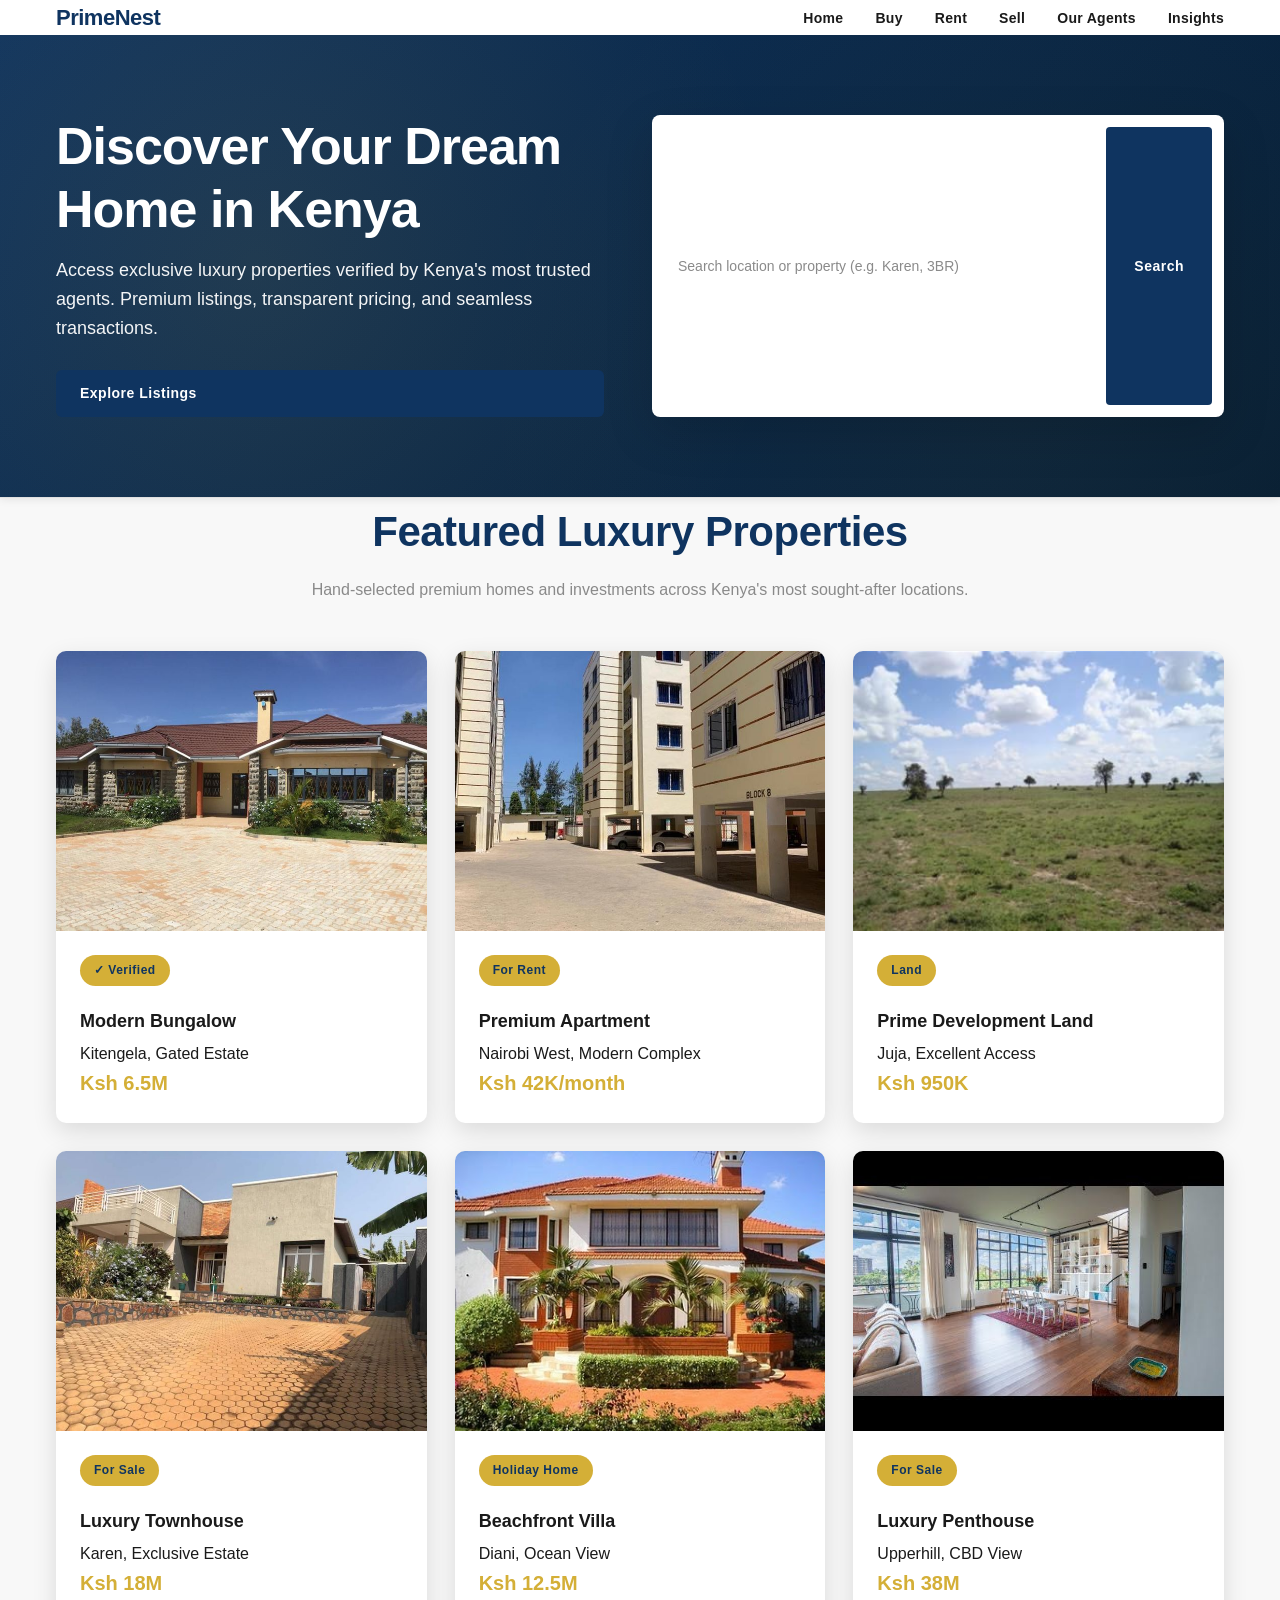
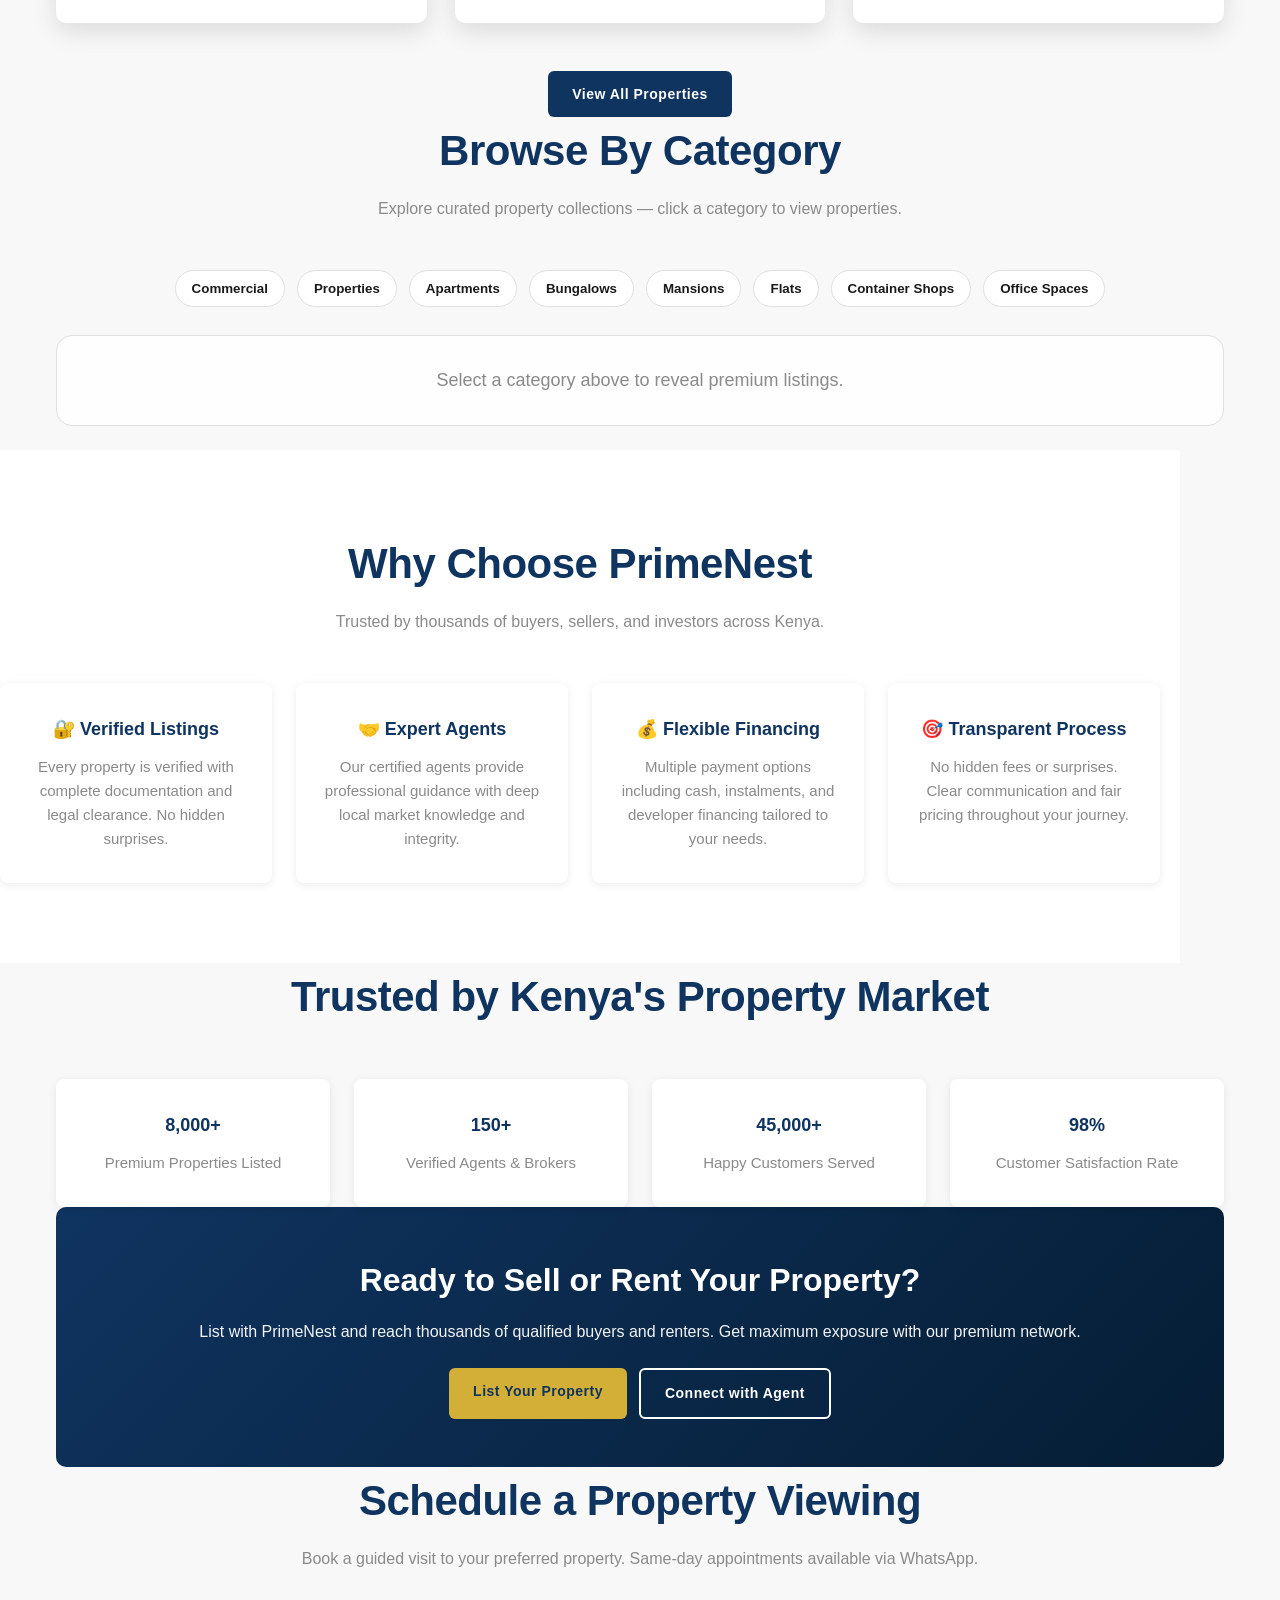
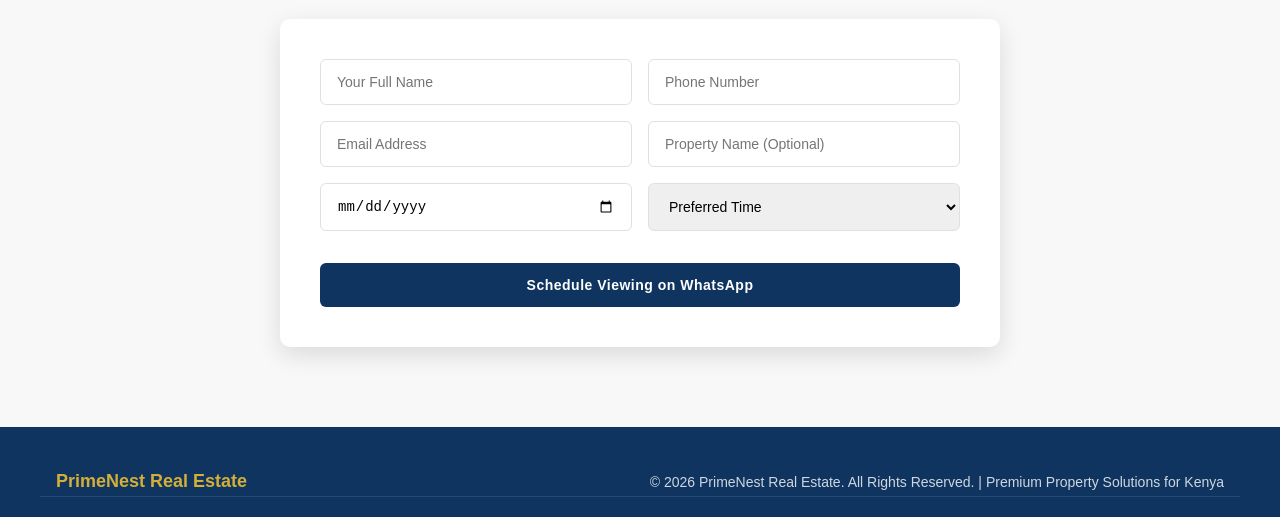
==== commit 640f3306: "update the website" ====
--- a/index.html
+++ b/index.html
@@ -3,6 +3,7 @@
 <head>
   <meta charset="utf-8" />
   <meta name="viewport" content="width=device-width, initial-scale=1" />
+  <meta name="viewport" content="width=device-width, initial-scale=1, viewport-fit=cover">
   <title>PrimeNest Real Estate - Premium Properties in Kenya</title>
   <link rel="stylesheet" href="style.css" />
 </head>
@@ -247,4 +248,6 @@
 
   <script src="scripts.js"></script>
 </body>
-</html>+</html>
+
+
--- a/style.css
+++ b/style.css
@@ -579,3 +579,154 @@
   .modal{flex-direction:column}
   .modal .modal-media{height:320px}
 }
+
+
+/* =========================
+   MOBILE RESPONSIVE FIXES
+   ========================= */
+
+* {
+  box-sizing: border-box;
+}
+
+img {
+  max-width: 100%;
+  height: auto;
+  display: block;
+}
+
+/* Container safety */
+.container {
+  width: 100%;
+  max-width: 1200px;
+  margin: 0 auto;
+  padding: 0 16px;
+}
+
+/* NAVBAR MOBILE */
+@media (max-width: 768px) {
+  .header-inner {
+    flex-wrap: wrap;
+    gap: 10px;
+  }
+
+  .main-nav {
+    display: none; /* hidden by default */
+    width: 100%;
+    background: white;
+    padding: 10px 0;
+  }
+
+  .main-nav.active {
+    display: block;
+  }
+
+  .main-nav ul {
+    flex-direction: column;
+    gap: 12px;
+    padding: 0;
+  }
+
+  .nav-toggle {
+    display: block;
+    font-size: 24px;
+    background: none;
+    border: none;
+    cursor: pointer;
+  }
+}
+
+/* HERO MOBILE */
+@media (max-width: 768px) {
+  .hero-inner {
+    flex-direction: column;
+    text-align: center;
+    gap: 20px;
+  }
+
+  .hero-copy h1 {
+    font-size: 28px;
+    line-height: 1.2;
+  }
+
+  .search-form {
+    width: 100%;
+    display: flex;
+    flex-direction: column;
+    gap: 10px;
+  }
+
+  .search-form input {
+    width: 100%;
+  }
+
+  .btn {
+    width: 100%;
+  }
+}
+
+/* PROPERTY GRID MOBILE */
+@media (max-width: 768px) {
+  .properties-grid {
+    grid-template-columns: 1fr;
+    gap: 16px;
+  }
+
+  .property-card {
+    width: 100%;
+  }
+}
+
+/* FEATURES GRID MOBILE */
+@media (max-width: 768px) {
+  .features-grid {
+    grid-template-columns: 1fr;
+  }
+}
+
+/* CATEGORY SECTION MOBILE */
+@media (max-width: 768px) {
+  .category-tabs {
+    flex-wrap: wrap;
+    gap: 8px;
+  }
+
+  .category-display {
+    padding: 10px;
+  }
+}
+
+/* FORMS MOBILE FIX */
+@media (max-width: 768px) {
+  .form-row {
+    flex-direction: column;
+    gap: 12px;
+  }
+
+  input, select {
+    width: 100%;
+  }
+}
+
+/* CTA MOBILE */
+@media (max-width: 768px) {
+  .section div[style*="display: flex"] {
+    flex-direction: column !important;
+  }
+}
+
+/* SMALL PHONES (≤480px) */
+@media (max-width: 480px) {
+  .hero-copy h1 {
+    font-size: 22px;
+  }
+
+  .section {
+    padding: 40px 0;
+  }
+
+  .btn {
+    font-size: 14px;
+    padding: 12px;
+  }
+}
